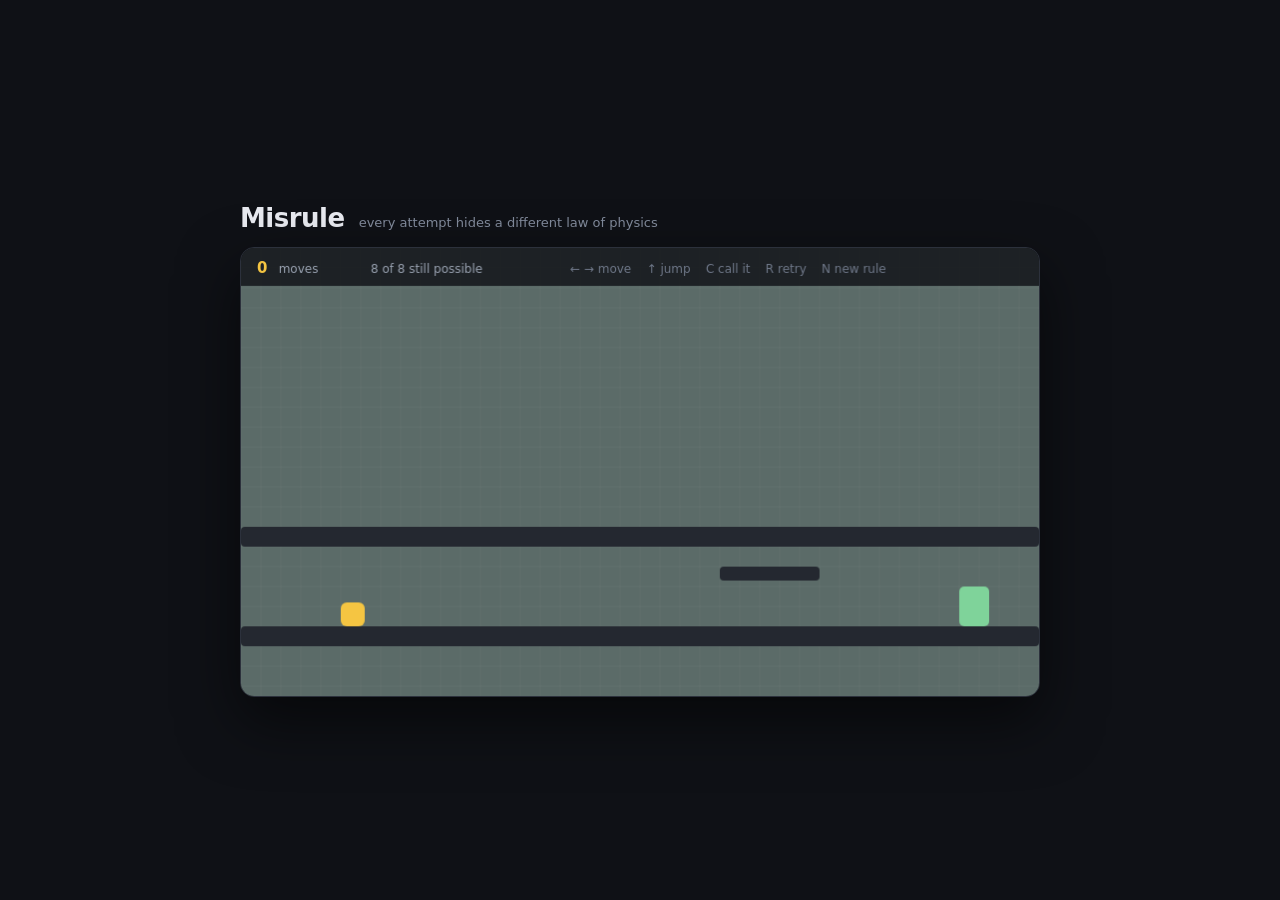
==== index.html @ fcb771c4 "NORMAL added to pool, pick fixed, momentum tuned, correct/wrong screens" ====
<!DOCTYPE html>
<html lang="en">
<head>
<meta charset="UTF-8">
<title>Misrule</title>
<link rel="stylesheet" href="ui/game.css">
</head>
<body>

<div class="stage">
  <h1 class="brand">Misrule<span>every attempt hides a different law of physics</span></h1>
  <div class="frame">
    <canvas id="game" width="800" height="450"></canvas>

    <div id="panel" hidden>
      <h2>What's the rule?</h2>
      <p class="sub"><b id="count">8</b> of <b id="total">8</b> still possible</p>
      <ul id="rows"></ul>
      <p class="foot">1&ndash;7 to pick &middot; ENTER to call it &middot; ESC to close</p>
    </div>

    <div id="reveal" hidden></div>
  </div>
</div>

<script src="src/evidence.js"></script>
<script src="src/detect.js"></script>
<script src="src/scoring.js"></script>
<script src="src/levels.js"></script>
<script src="src/rules.js"></script>
<script src="src/ui.js"></script>
<script src="src/engine.js"></script>
<script>newAttempt(); loop();</script>
</body>
</html>
---- ui/game.css ----
:root{
  --bg:#0f1116; --panel:#1a1d25; --edge:#2c313c;
  --text:#e8eaf0; --dim:#828b9c; --accent:#f5c542;
}
*{box-sizing:border-box}
body{
  margin:0;min-height:100vh;background:var(--bg);color:var(--text);
  font-family:system-ui,'Segoe UI',sans-serif;
  display:flex;align-items:center;justify-content:center;
}
.stage{padding:24px}
.brand{
  font-size:26px;margin:0 0 14px;letter-spacing:-.5px;font-weight:700;
  display:flex;align-items:baseline;gap:14px;flex-wrap:wrap;
}
.brand span{font-size:13px;font-weight:400;color:var(--dim);letter-spacing:0}
.frame{position:relative;width:800px;max-width:100%;
  border:1px solid var(--edge);border-radius:14px;overflow:hidden;
  box-shadow:0 24px 60px rgba(0,0,0,.55)}
canvas{display:block;width:100%;height:auto}

/* --- the call panel, floated over the game --- */
#panel{
  position:absolute;inset:0;display:flex;flex-direction:column;
  justify-content:center;padding:0 26px;
  background:rgba(10,12,16,.9);backdrop-filter:blur(3px);
}
#panel[hidden]{display:none}
#panel h2{margin:0 0 2px;font-size:22px}
.sub{margin:0 0 16px;font-size:13px;color:var(--dim)}
.sub b{color:var(--accent);font-variant-numeric:tabular-nums}
#rows{list-style:none;margin:0;padding:0;max-width:420px}
.row{display:flex;align-items:center;gap:11px;padding:8px 11px;margin-bottom:4px;
  border:1px solid transparent;border-radius:7px;font-size:15px;cursor:pointer;
  transition:background .12s,border-color .12s}
.key{width:19px;height:19px;flex:0 0 auto;display:flex;align-items:center;
  justify-content:center;border:1px solid var(--edge);border-radius:4px;
  font-size:11px;color:var(--dim)}
.chip{width:11px;height:11px;flex:0 0 auto;border-radius:3px}
.name{flex:1 1 auto}
.row.live:hover{background:#232733;border-color:var(--edge)}
/* dimmed AND struck through - colour alone isn't enough for everyone */
.row.out{opacity:.34;cursor:default;text-decoration:line-through;text-decoration-thickness:1.5px}
.row.out .chip{filter:grayscale(1)}
.row.picked{background:#2b313e;border-color:var(--accent);box-shadow:inset 3px 0 0 var(--accent)}
.foot{margin:14px 0 0;font-size:12px;color:var(--dim)}

/* --- the reveal --- */
#reveal{position:absolute;inset:0;display:flex;align-items:center;justify-content:center;
  background:rgba(10,12,16,.93)}
#reveal[hidden]{display:none}
.card{border:2px solid;border-radius:14px;padding:26px 34px;text-align:center;background:#161920}
.verdict{font-size:12px;letter-spacing:2.4px;font-weight:700;margin-bottom:12px}
.verdict.yes{color:#7fd39a}
.verdict.no{color:#e8705a}
.rulename{display:inline-block;padding:8px 18px;border-radius:8px;font-size:21px;
  font-weight:700;color:#fff;margin-bottom:18px}
.score{font-size:62px;font-weight:800;line-height:1;color:var(--accent)}
.slabel{font-size:12px;color:var(--dim);letter-spacing:1.4px;margin-bottom:14px}
.msg{max-width:340px;margin:0 auto 10px;font-size:14px;color:var(--text)}
.hint{margin:0;font-size:12px;color:var(--dim)}

.tag{font-size:10px;letter-spacing:.6px;color:var(--dim);text-decoration:none;
  border:1px solid var(--edge);border-radius:4px;padding:1px 5px}
.row.out .tag{text-decoration:none}
.wrongline{font-size:15px;color:var(--dim);margin-bottom:14px}
.wrongline b{color:#e8705a}
.truthlabel{font-size:11px;letter-spacing:1.6px;color:var(--dim);margin-bottom:8px}

/* keep the "ruled out" tag tucked beside the name, not flung to the edge */
#rows{max-width:430px}
.name{flex:0 1 auto}
.tag{margin-left:auto}
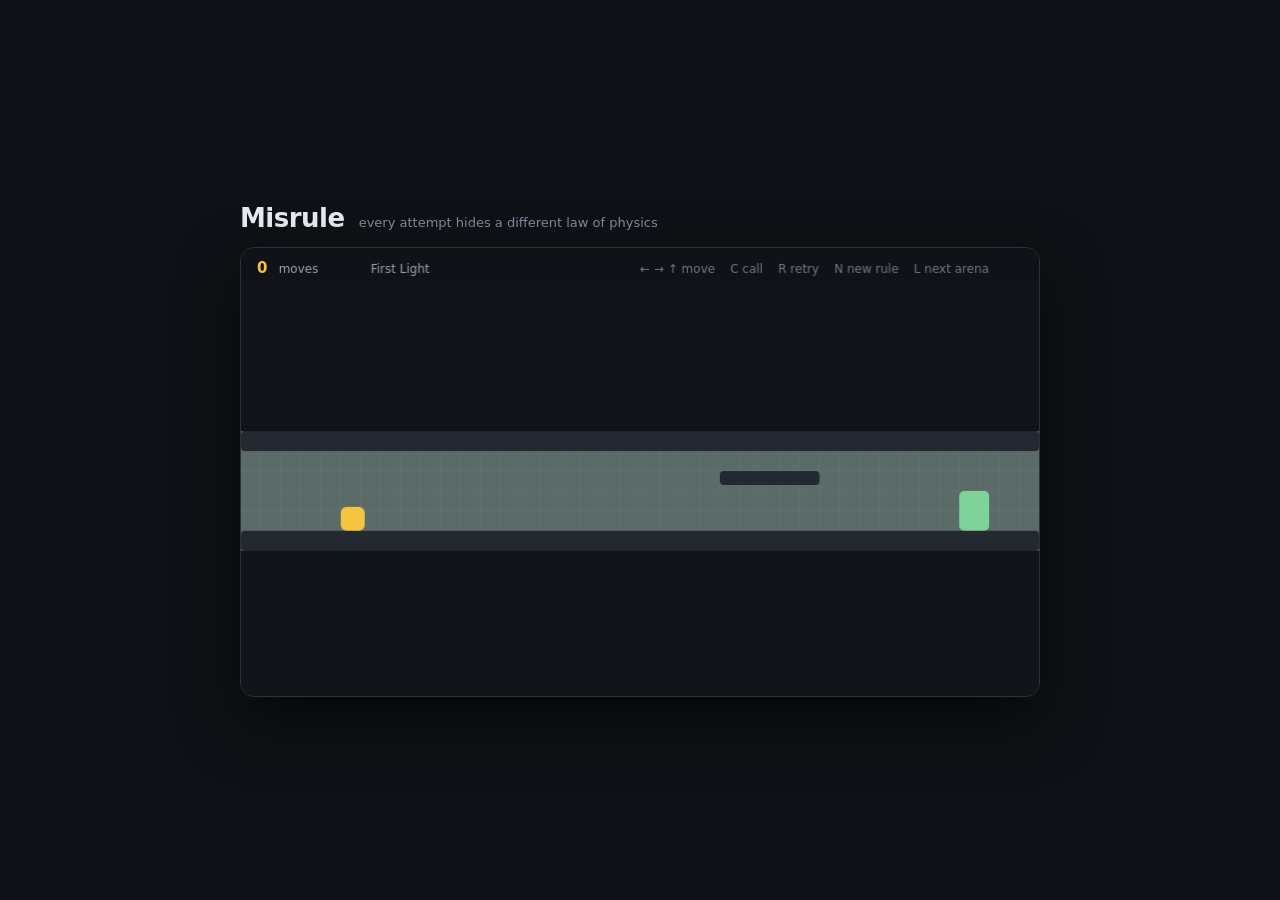
==== commit a9e8855b: "six arenas, all options selectable, optional hints, run history" ====
--- a/index.html
+++ b/index.html
@@ -14,9 +14,9 @@
 
     <div id="panel" hidden>
       <h2>What's the rule?</h2>
-      <p class="sub"><b id="count">8</b> of <b id="total">8</b> still possible</p>
+      <p class="sub"><b id="count">8</b> of <b id="total">8</b> still possible <span id="hintline"></span></p>
       <ul id="rows"></ul>
-      <p class="foot">1&ndash;7 to pick &middot; ENTER to call it &middot; ESC to close</p>
+      <p class="foot">1&ndash;8 to pick &middot; ENTER to call it &middot; ESC to close</p>
     </div>
 
     <div id="reveal" hidden></div>
@@ -26,6 +26,7 @@
 <script src="src/evidence.js"></script>
 <script src="src/detect.js"></script>
 <script src="src/scoring.js"></script>
+<script src="src/runs.js"></script>
 <script src="src/levels.js"></script>
 <script src="src/rules.js"></script>
 <script src="src/ui.js"></script>
--- a/ui/game.css
+++ b/ui/game.css
@@ -71,3 +71,10 @@
 #rows{max-width:430px}
 .name{flex:0 1 auto}
 .tag{margin-left:auto}
+
+/* hint mode: a soft mark, not a locked door. row stays clickable. */
+.row.hinted{opacity:.5}
+.row.hinted .name{text-decoration:line-through;text-decoration-thickness:1.5px}
+.row.hinted .chip{filter:grayscale(1)}
+.row.hinted .tag{font-size:9.5px}
+#hintline{margin-left:14px;color:#6f7889;font-size:12px}
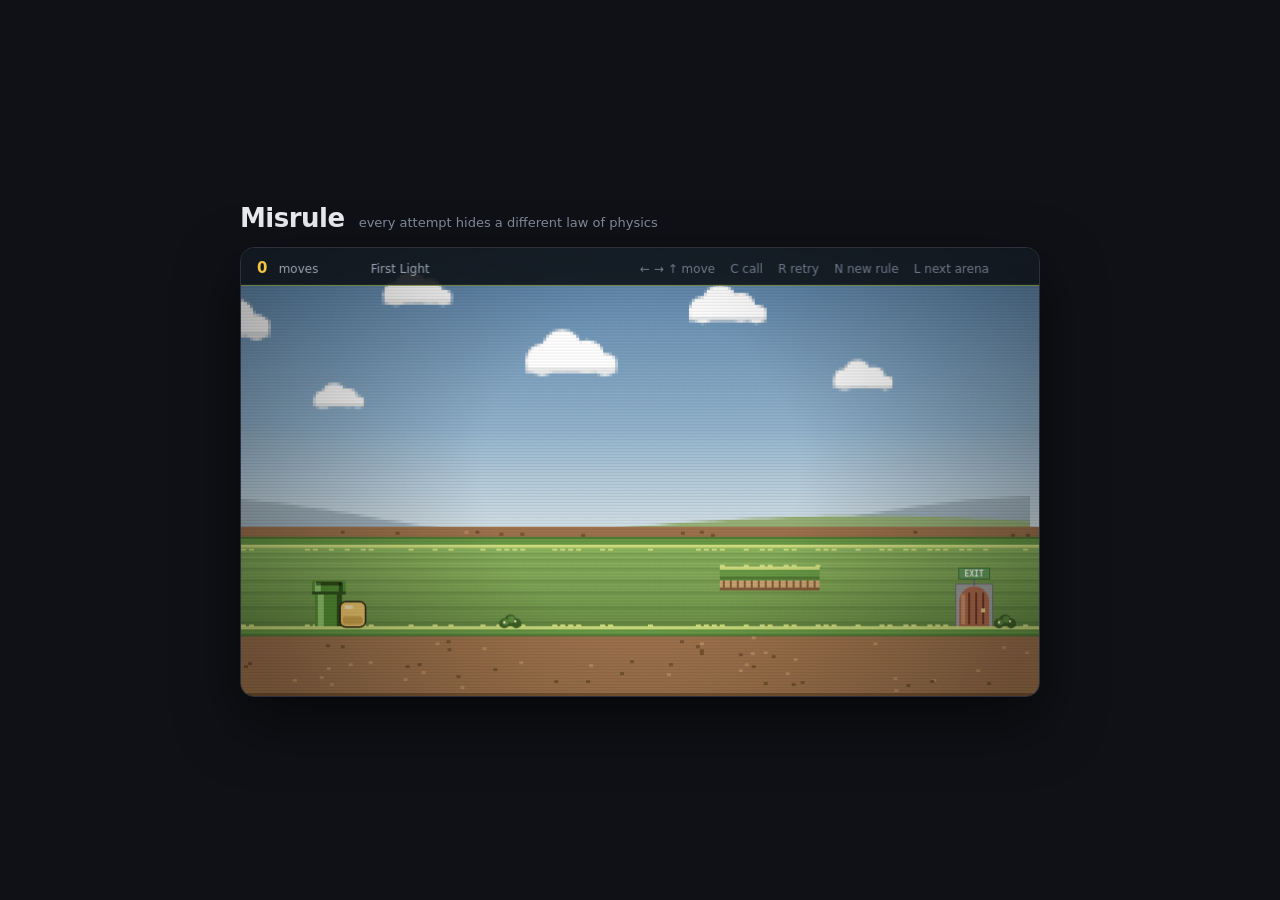
==== commit ff481615: "per-attempt colour wash restored over the themed art" ====
--- a/index.html
+++ b/index.html
@@ -23,6 +23,7 @@
   </div>
 </div>
 
+<script src="src/art.js"></script>
 <script src="src/evidence.js"></script>
 <script src="src/detect.js"></script>
 <script src="src/scoring.js"></script>
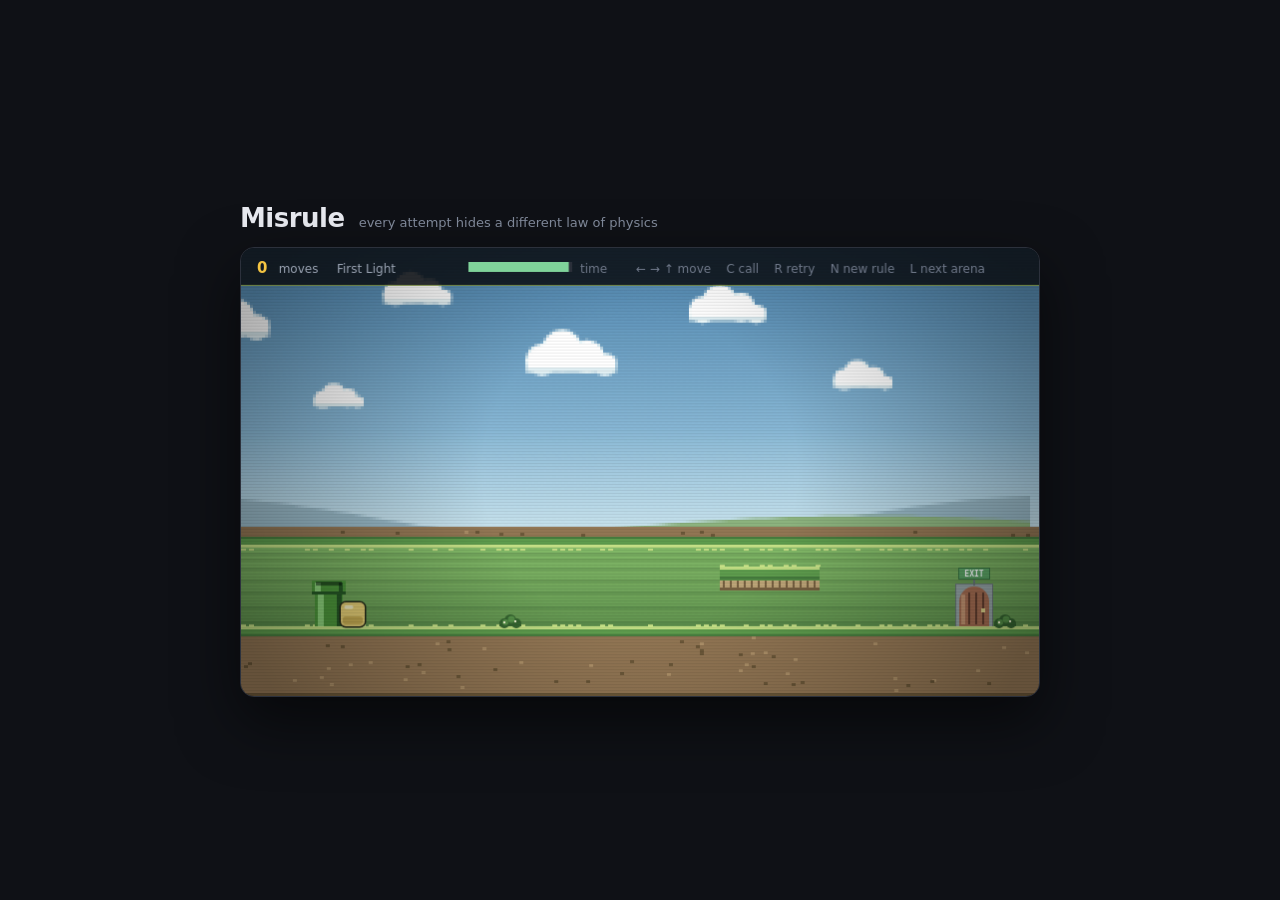
==== commit 7f15f749: "all 8 rules live, hazards, timer, momentum retune, no more HUD leak" ====
--- a/index.html
+++ b/index.html
@@ -16,7 +16,7 @@
       <h2>What's the rule?</h2>
       <p class="sub"><b id="count">8</b> of <b id="total">8</b> still possible <span id="hintline"></span></p>
       <ul id="rows"></ul>
-      <p class="foot">1&ndash;8 to pick &middot; ENTER to call it &middot; ESC to close</p>
+      <p class="foot">11&ndash;8 to pickndash;8 to pick &middot; ENTER to call it &middot; ESC to close</p>
     </div>
 
     <div id="reveal" hidden></div>
@@ -28,6 +28,7 @@
 <script src="src/detect.js"></script>
 <script src="src/scoring.js"></script>
 <script src="src/runs.js"></script>
+<script src="src/hazards.js"></script>
 <script src="src/levels.js"></script>
 <script src="src/rules.js"></script>
 <script src="src/ui.js"></script>
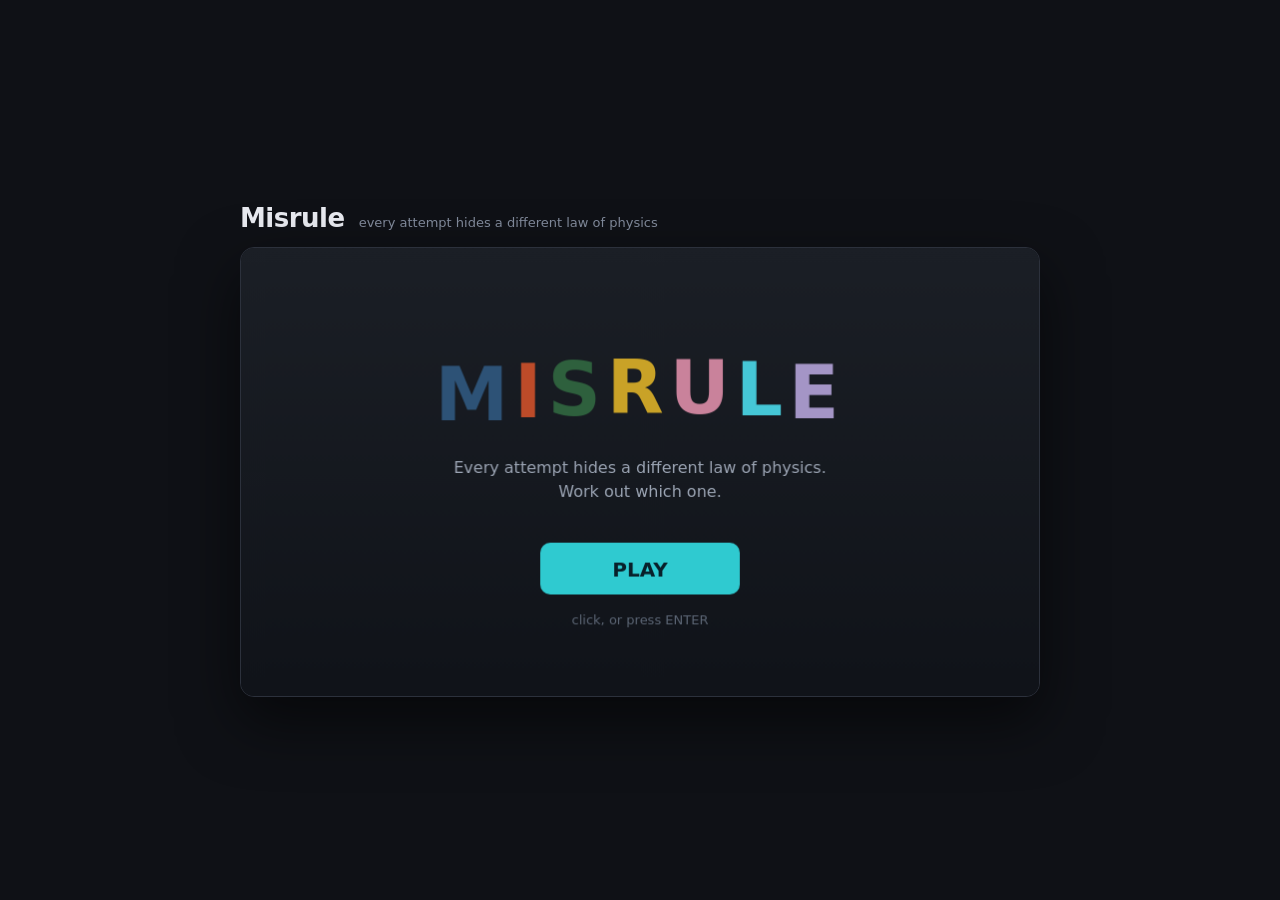
==== commit a0919ddd: "title/death screens, analog clock, lasers, vanishers, movers, 4 arenas" ====
--- a/index.html
+++ b/index.html
@@ -16,7 +16,7 @@
       <h2>What's the rule?</h2>
       <p class="sub"><b id="count">8</b> of <b id="total">8</b> still possible <span id="hintline"></span></p>
       <ul id="rows"></ul>
-      <p class="foot">11&ndash;8 to pickndash;8 to pick &middot; ENTER to call it &middot; ESC to close</p>
+      <p class="foot">1&ndash;8 to pick &middot; ENTER to call it &middot; ESC to close</p>
     </div>
 
     <div id="reveal" hidden></div>
@@ -33,6 +33,6 @@
 <script src="src/rules.js"></script>
 <script src="src/ui.js"></script>
 <script src="src/engine.js"></script>
-<script>newAttempt(); loop();</script>
+<script>loop();</script>
 </body>
 </html>
--- a/ui/game.css
+++ b/ui/game.css
@@ -78,3 +78,9 @@
 .row.hinted .chip{filter:grayscale(1)}
 .row.hinted .tag{font-size:9.5px}
 #hintline{margin-left:14px;color:#6f7889;font-size:12px}
+
+/* the three numbers under the reveal message. seconds are in here because
+   a leaderboard wants a time, and the clock counts up now. */
+.stats{display:flex;gap:22px;justify-content:center;margin:14px 0 12px;
+  padding-top:12px;border-top:1px solid var(--edge);font-size:12px;color:var(--dim)}
+.stats b{display:block;font-size:19px;color:var(--text);font-weight:700}
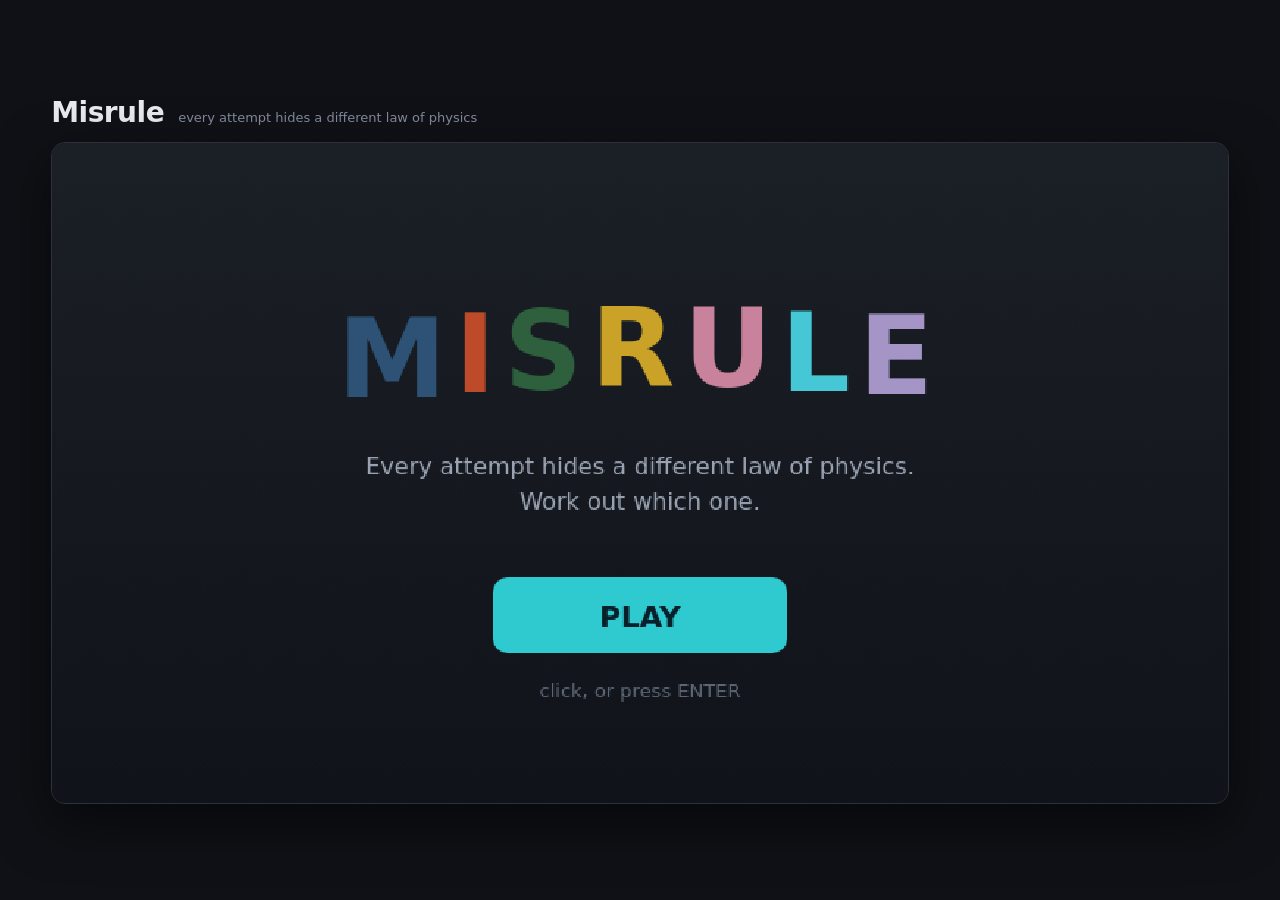
==== commit 42888203: "stalactite cave, control arena, new scoring, tutorial, responsive, fullscreen" ====
--- a/index.html
+++ b/index.html
@@ -2,6 +2,7 @@
 <html lang="en">
 <head>
 <meta charset="UTF-8">
+<meta name="viewport" content="width=device-width, initial-scale=1, viewport-fit=cover">
 <title>Misrule</title>
 <link rel="stylesheet" href="ui/game.css">
 </head>
@@ -14,7 +15,7 @@
 
     <div id="panel" hidden>
       <h2>What's the rule?</h2>
-      <p class="sub"><b id="count">8</b> of <b id="total">8</b> still possible <span id="hintline"></span></p>
+      <p class="sub"><b id="count">8</b> of <b id="total">8</b> still possible</p>
       <ul id="rows"></ul>
       <p class="foot">1&ndash;8 to pick &middot; ENTER to call it &middot; ESC to close</p>
     </div>
--- a/ui/game.css
+++ b/ui/game.css
@@ -3,84 +3,86 @@
   --text:#e8eaf0; --dim:#828b9c; --accent:#f5c542;
 }
 *{box-sizing:border-box}
+html,body{height:100%}
 body{
-  margin:0;min-height:100vh;background:var(--bg);color:var(--text);
+  margin:0;background:var(--bg);color:var(--text);
   font-family:system-ui,'Segoe UI',sans-serif;
   display:flex;align-items:center;justify-content:center;
 }
-.stage{padding:24px}
+
+/* everything sizes off the viewport, not off pixel constants. the canvas
+   keeps its 800x450 internal grid so all the level coords still line up -
+   it's only the element that stretches. that's the whole trick. */
+.stage{width:100%;max-width:min(96vw, calc((100vh - 90px) * 16 / 9));padding:2vh 2vw}
 .brand{
-  font-size:26px;margin:0 0 14px;letter-spacing:-.5px;font-weight:700;
-  display:flex;align-items:baseline;gap:14px;flex-wrap:wrap;
+  font-size:clamp(17px,2.4vw,28px);margin:0 0 1.4vh;letter-spacing:-.5px;
+  font-weight:700;display:flex;align-items:baseline;gap:14px;flex-wrap:wrap;
 }
-.brand span{font-size:13px;font-weight:400;color:var(--dim);letter-spacing:0}
-.frame{position:relative;width:800px;max-width:100%;
-  border:1px solid var(--edge);border-radius:14px;overflow:hidden;
-  box-shadow:0 24px 60px rgba(0,0,0,.55)}
-canvas{display:block;width:100%;height:auto}
+.brand span{font-size:clamp(10px,1.1vw,13px);font-weight:400;color:var(--dim);letter-spacing:0}
+.frame{
+  position:relative;width:100%;aspect-ratio:16/9;
+  border:1px solid var(--edge);border-radius:min(14px,1.6vw);overflow:hidden;
+  box-shadow:0 2vh 6vh rgba(0,0,0,.55);
+}
+canvas{display:block;width:100%;height:100%;image-rendering:pixelated}
 
-/* --- the call panel, floated over the game --- */
+/* fullscreen: the frame becomes the whole screen and the canvas letterboxes
+   inside it, so the aspect never distorts on an odd monitor. */
+.frame:fullscreen{border-radius:0;border:none;width:100vw;height:100vh;aspect-ratio:auto;
+  background:#000;display:flex;align-items:center;justify-content:center}
+.frame:fullscreen canvas{width:auto;height:auto;max-width:100vw;max-height:100vh;aspect-ratio:16/9}
+
 #panel{
   position:absolute;inset:0;display:flex;flex-direction:column;
-  justify-content:center;padding:0 26px;
+  justify-content:center;padding:0 4%;
   background:rgba(10,12,16,.9);backdrop-filter:blur(3px);
 }
 #panel[hidden]{display:none}
-#panel h2{margin:0 0 2px;font-size:22px}
-.sub{margin:0 0 16px;font-size:13px;color:var(--dim)}
+#panel h2{margin:0 0 2px;font-size:clamp(16px,2.4vw,22px)}
+.sub{margin:0 0 2vh;font-size:clamp(11px,1.3vw,13px);color:var(--dim)}
 .sub b{color:var(--accent);font-variant-numeric:tabular-nums}
-#rows{list-style:none;margin:0;padding:0;max-width:420px}
-.row{display:flex;align-items:center;gap:11px;padding:8px 11px;margin-bottom:4px;
-  border:1px solid transparent;border-radius:7px;font-size:15px;cursor:pointer;
-  transition:background .12s,border-color .12s}
+#rows{list-style:none;margin:0;padding:0;max-width:52%;min-width:300px}
+.row{display:flex;align-items:center;gap:11px;padding:.9vh 11px;margin-bottom:4px;
+  border:1px solid transparent;border-radius:7px;font-size:clamp(12px,1.5vw,15px);
+  cursor:pointer;transition:background .12s,border-color .12s}
 .key{width:19px;height:19px;flex:0 0 auto;display:flex;align-items:center;
   justify-content:center;border:1px solid var(--edge);border-radius:4px;
   font-size:11px;color:var(--dim)}
 .chip{width:11px;height:11px;flex:0 0 auto;border-radius:3px}
 .name{flex:1 1 auto}
 .row.live:hover{background:#232733;border-color:var(--edge)}
-/* dimmed AND struck through - colour alone isn't enough for everyone */
-.row.out{opacity:.34;cursor:default;text-decoration:line-through;text-decoration-thickness:1.5px}
-.row.out .chip{filter:grayscale(1)}
 .row.picked{background:#2b313e;border-color:var(--accent);box-shadow:inset 3px 0 0 var(--accent)}
-.foot{margin:14px 0 0;font-size:12px;color:var(--dim)}
+.foot{margin:2vh 0 0;font-size:clamp(10px,1.2vw,12px);color:var(--dim)}
 
-/* --- the reveal --- */
 #reveal{position:absolute;inset:0;display:flex;align-items:center;justify-content:center;
   background:rgba(10,12,16,.93)}
 #reveal[hidden]{display:none}
-.card{border:2px solid;border-radius:14px;padding:26px 34px;text-align:center;background:#161920}
-.verdict{font-size:12px;letter-spacing:2.4px;font-weight:700;margin-bottom:12px}
+.card{border:2px solid;border-radius:14px;padding:3vh 4%;text-align:center;
+  background:#161920;max-height:94%;overflow:auto}
+.verdict{font-size:clamp(10px,1.2vw,12px);letter-spacing:2.4px;font-weight:700;margin-bottom:10px}
 .verdict.yes{color:#7fd39a}
 .verdict.no{color:#e8705a}
-.rulename{display:inline-block;padding:8px 18px;border-radius:8px;font-size:21px;
-  font-weight:700;color:#fff;margin-bottom:18px}
-.score{font-size:62px;font-weight:800;line-height:1;color:var(--accent)}
-.slabel{font-size:12px;color:var(--dim);letter-spacing:1.4px;margin-bottom:14px}
-.msg{max-width:340px;margin:0 auto 10px;font-size:14px;color:var(--text)}
-.hint{margin:0;font-size:12px;color:var(--dim)}
-
-.tag{font-size:10px;letter-spacing:.6px;color:var(--dim);text-decoration:none;
-  border:1px solid var(--edge);border-radius:4px;padding:1px 5px}
-.row.out .tag{text-decoration:none}
-.wrongline{font-size:15px;color:var(--dim);margin-bottom:14px}
+.rulename{display:inline-block;padding:8px 18px;border-radius:8px;
+  font-size:clamp(15px,2.2vw,21px);font-weight:700;color:#fff;margin-bottom:14px}
+.score{font-size:clamp(38px,6vw,62px);font-weight:800;line-height:1;color:var(--accent)}
+.slabel{font-size:11px;color:var(--dim);letter-spacing:1.4px;margin-bottom:12px}
+.msg{max-width:340px;margin:0 auto 10px;font-size:clamp(12px,1.4vw,14px)}
+.hint{margin:0;font-size:clamp(10px,1.2vw,12px);color:var(--dim)}
+.wrongline{font-size:clamp(12px,1.5vw,15px);color:var(--dim);margin-bottom:12px}
 .wrongline b{color:#e8705a}
 .truthlabel{font-size:11px;letter-spacing:1.6px;color:var(--dim);margin-bottom:8px}
 
-/* keep the "ruled out" tag tucked beside the name, not flung to the edge */
-#rows{max-width:430px}
-.name{flex:0 1 auto}
-.tag{margin-left:auto}
+/* the score's working, so a total doesn't read as arbitrary */
+.sums{max-width:280px;margin:0 auto 12px;font-size:12px;color:var(--dim)}
+.sums div{display:flex;justify-content:space-between;padding:3px 0;
+  border-bottom:1px solid rgba(255,255,255,.05)}
+.sums b{color:var(--text);font-variant-numeric:tabular-nums}
 
-/* hint mode: a soft mark, not a locked door. row stays clickable. */
-.row.hinted{opacity:.5}
-.row.hinted .name{text-decoration:line-through;text-decoration-thickness:1.5px}
-.row.hinted .chip{filter:grayscale(1)}
-.row.hinted .tag{font-size:9.5px}
-#hintline{margin-left:14px;color:#6f7889;font-size:12px}
+.stats{display:flex;gap:22px;justify-content:center;margin:12px 0;
+  padding-top:12px;border-top:1px solid var(--edge);font-size:12px;color:var(--dim)}
+.stats b{display:block;font-size:clamp(15px,2vw,19px);color:var(--text);font-weight:700}
 
-/* the three numbers under the reveal message. seconds are in here because
-   a leaderboard wants a time, and the clock counts up now. */
-.stats{display:flex;gap:22px;justify-content:center;margin:14px 0 12px;
-  padding-top:12px;border-top:1px solid var(--edge);font-size:12px;color:var(--dim)}
-.stats b{display:block;font-size:19px;color:var(--text);font-weight:700}
+@media (max-width:640px){
+  #rows{max-width:100%;min-width:0}
+  .brand span{display:none}
+}
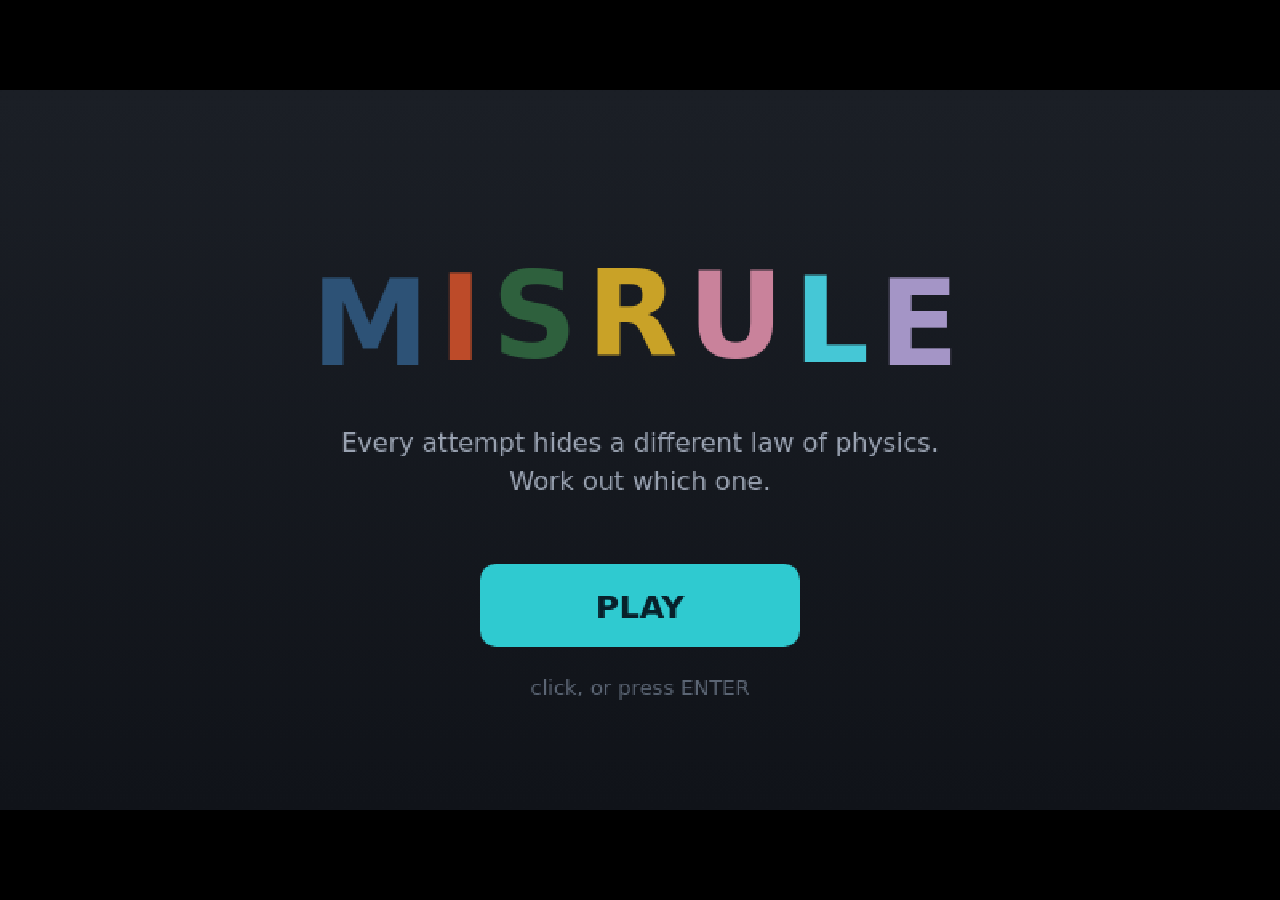
==== commit 41e9897a: "figma cave art, full-bleed canvas, centre spawn" ====
--- a/index.html
+++ b/index.html
@@ -9,7 +9,6 @@
 <body>
 
 <div class="stage">
-  <h1 class="brand">Misrule<span>every attempt hides a different law of physics</span></h1>
   <div class="frame">
     <canvas id="game" width="800" height="450"></canvas>
 
--- a/ui/game.css
+++ b/ui/game.css
@@ -1,36 +1,28 @@
-:root{
-  --bg:#0f1116; --panel:#1a1d25; --edge:#2c313c;
-  --text:#e8eaf0; --dim:#828b9c; --accent:#f5c542;
-}
+html,body{height:100%;margin:0;overflow:hidden;background:#000}
 *{box-sizing:border-box}
-html,body{height:100%}
 body{
-  margin:0;background:var(--bg);color:var(--text);
-  font-family:system-ui,'Segoe UI',sans-serif;
+  color:#e8eaf0;font-family:system-ui,'Segoe UI',sans-serif;
   display:flex;align-items:center;justify-content:center;
 }
 
-/* everything sizes off the viewport, not off pixel constants. the canvas
-   keeps its 800x450 internal grid so all the level coords still line up -
-   it's only the element that stretches. that's the whole trick. */
-.stage{width:100%;max-width:min(96vw, calc((100vh - 90px) * 16 / 9));padding:2vh 2vw}
-.brand{
-  font-size:clamp(17px,2.4vw,28px);margin:0 0 1.4vh;letter-spacing:-.5px;
-  font-weight:700;display:flex;align-items:baseline;gap:14px;flex-wrap:wrap;
+/* the frame fills the window. the canvas sits inside it at whatever size
+   keeps 16:9, so nothing ever stretches. all the level coords stay in the
+   800x450 grid - only the element on screen changes size. */
+.stage{width:100vw;height:100vh;display:flex;align-items:center;justify-content:center}
+.brand{display:none}
+.frame{
+  position:relative;width:100vw;height:100vh;
+  display:flex;align-items:center;justify-content:center;background:#000;
 }
-.brand span{font-size:clamp(10px,1.1vw,13px);font-weight:400;color:var(--dim);letter-spacing:0}
-.frame{
-  position:relative;width:100%;aspect-ratio:16/9;
-  border:1px solid var(--edge);border-radius:min(14px,1.6vw);overflow:hidden;
-  box-shadow:0 2vh 6vh rgba(0,0,0,.55);
+/* width:auto meant the canvas just sat at its intrinsic 800px and never
+   grew. this makes it take the largest 16:9 box the window allows, so it
+   genuinely fills and still never stretches. */
+canvas{
+  display:block;
+  width:min(100vw, calc(100vh * 16 / 9));
+  height:min(100vh, calc(100vw * 9 / 16));
+  image-rendering:pixelated;
 }
-canvas{display:block;width:100%;height:100%;image-rendering:pixelated}
-
-/* fullscreen: the frame becomes the whole screen and the canvas letterboxes
-   inside it, so the aspect never distorts on an odd monitor. */
-.frame:fullscreen{border-radius:0;border:none;width:100vw;height:100vh;aspect-ratio:auto;
-  background:#000;display:flex;align-items:center;justify-content:center}
-.frame:fullscreen canvas{width:auto;height:auto;max-width:100vw;max-height:100vh;aspect-ratio:16/9}
 
 #panel{
   position:absolute;inset:0;display:flex;flex-direction:column;
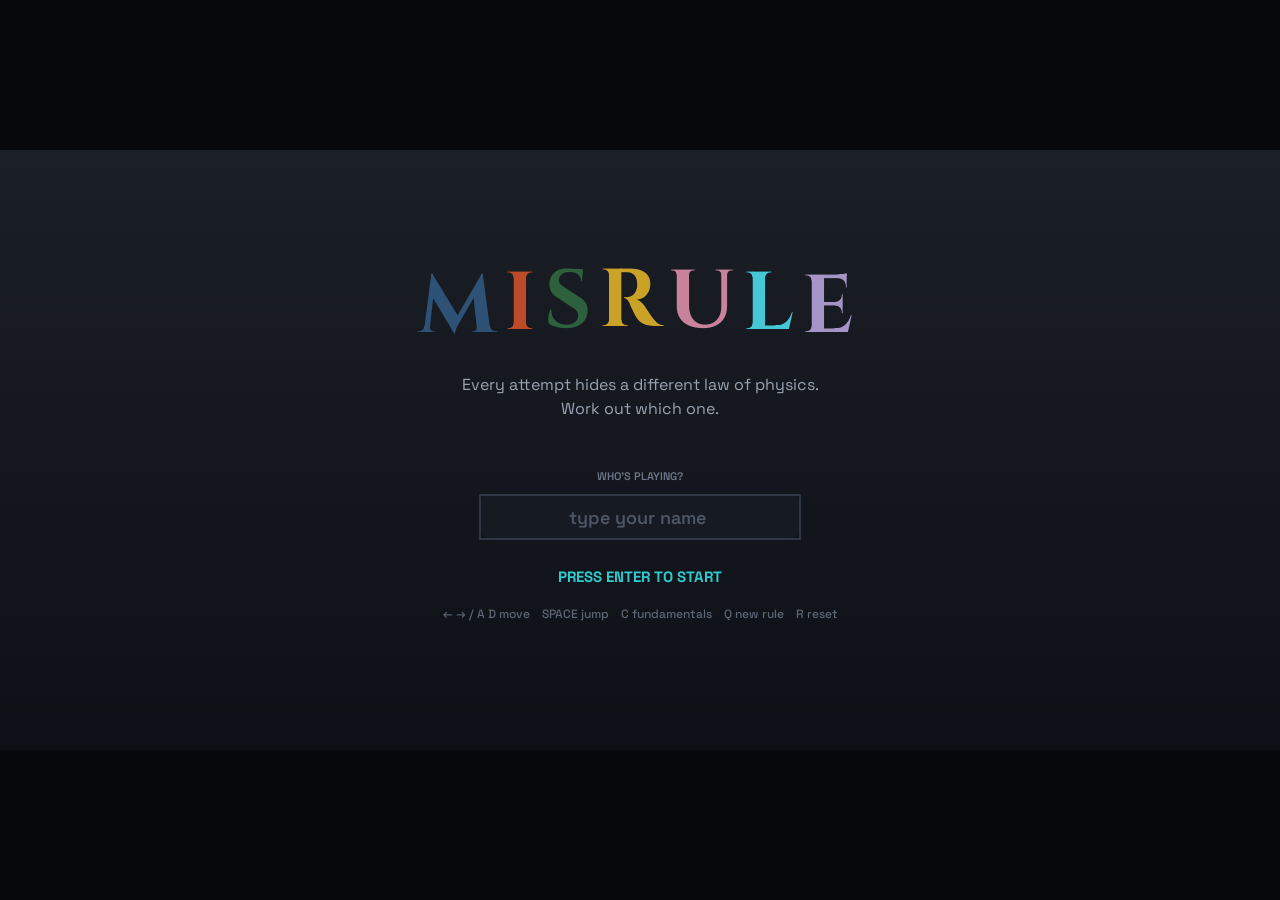
==== commit 34985b56: "four arenas, one-way ledges, run flow and a route checker Arenas, in pitch order: Dripstone (the con" ====
--- a/index.html
+++ b/index.html
@@ -4,24 +4,43 @@
 <meta charset="UTF-8">
 <meta name="viewport" content="width=device-width, initial-scale=1, viewport-fit=cover">
 <title>Misrule</title>
+<meta name="description" content="Every attempt hides a different law of physics. Work out which one.">
+
+<!-- two faces off google fonts. if they don't load, the fallback stacks in
+     game.css and engine.js take over and nothing breaks - the game still
+     runs with the wifi off, it just looks a bit plainer. -->
+<link rel="preconnect" href="https://fonts.googleapis.com">
+<link rel="preconnect" href="https://fonts.gstatic.com" crossorigin>
+<link href="https://fonts.googleapis.com/css2?family=Cinzel:wght@500;600;700&family=Space+Grotesk:wght@400;500;600;700&display=swap" rel="stylesheet">
+
 <link rel="stylesheet" href="ui/game.css">
 </head>
 <body>
 
 <div class="stage">
   <div class="frame">
-    <canvas id="game" width="800" height="450"></canvas>
+    <canvas id="game" width="1280" height="600"></canvas>
 
     <div id="panel" hidden>
-      <h2>What's the rule?</h2>
-      <p class="sub"><b id="count">8</b> of <b id="total">8</b> still possible</p>
-      <ul id="rows"></ul>
-      <p class="foot">1&ndash;8 to pick &middot; ENTER to call it &middot; ESC to close</p>
+      <div class="panelbox">
+        <h2>What's the rule?</h2>
+        <p class="sub"><b id="count">8</b> of <b id="total">8</b> still on the table</p>
+        <ul id="rows"></ul>
+        <p class="foot"><kbd>1</kbd>&ndash;<kbd>8</kbd> to pick &middot; <kbd>Enter</kbd> to lock it in &middot; <kbd>Esc</kbd> to back out</p>
+      </div>
     </div>
 
     <div id="reveal" hidden></div>
   </div>
 </div>
+
+<!-- the pictures first: they're just data, and everything else expects
+     ARENA_ART to exist by the time it draws. -->
+<script src="src/artpack.js"></script>
+<script src="src/art-dripstone.js"></script>
+<script src="src/art-cheese.js"></script>
+<script src="src/art-grassy.js"></script>
+<script src="src/art-grassstep.js"></script>
 
 <script src="src/art.js"></script>
 <script src="src/evidence.js"></script>
--- a/ui/game.css
+++ b/ui/game.css
@@ -1,80 +1,160 @@
-html,body{height:100%;margin:0;overflow:hidden;background:#000}
-*{box-sizing:border-box}
-body{
-  color:#e8eaf0;font-family:system-ui,'Segoe UI',sans-serif;
-  display:flex;align-items:center;justify-content:center;
+/* game.css - everything outside the canvas.
+   the call panel and the reveal card are DOM, not canvas, so they can look
+   like proper screens and get restyled without touching game code. */
+
+:root{
+  --ink:      #06080c;
+  --panel:    #12151d;
+  --panel-2:  #1a1f2a;
+  --edge:     #2b3240;
+  --text:     #eef1f6;
+  --dim:      #8d96a6;
+  --accent:   #f5c542;
+  --good:     #7fd39a;
+  --bad:      #e8705a;
+  --ui:    "Space Grotesk", "Segoe UI", system-ui, sans-serif;
+  --title: Cinzel, "Times New Roman", Georgia, serif;
 }
 
-/* the frame fills the window. the canvas sits inside it at whatever size
-   keeps 16:9, so nothing ever stretches. all the level coords stay in the
-   800x450 grid - only the element on screen changes size. */
+*{box-sizing:border-box}
+html,body{height:100%;margin:0;overflow:hidden;background:var(--ink)}
+body{
+  color:var(--text);font-family:var(--ui);
+  display:flex;align-items:center;justify-content:center;
+  -webkit-font-smoothing:antialiased;
+}
+
+/* the frame fills the window; the canvas takes the largest 1280x600 box
+   that fits, so it fills the screen and never stretches. all the level
+   coords stay in that grid - only the element on screen changes size. */
 .stage{width:100vw;height:100vh;display:flex;align-items:center;justify-content:center}
-.brand{display:none}
 .frame{
   position:relative;width:100vw;height:100vh;
-  display:flex;align-items:center;justify-content:center;background:#000;
+  display:flex;align-items:center;justify-content:center;background:var(--ink);
 }
-/* width:auto meant the canvas just sat at its intrinsic 800px and never
-   grew. this makes it take the largest 16:9 box the window allows, so it
-   genuinely fills and still never stretches. */
 canvas{
   display:block;
-  width:min(100vw, calc(100vh * 16 / 9));
-  height:min(100vh, calc(100vw * 9 / 16));
-  image-rendering:pixelated;
+  width:min(100vw, calc(100vh * 1280 / 600));
+  height:min(100vh, calc(100vw * 600 / 1280));
+  /* the backdrops are paintings - 'pixelated' turned their soft edges into
+     stair-steps, so this stays on auto */
+  image-rendering:auto;
 }
 
+/* ---------- the call panel ---------- */
+
 #panel{
-  position:absolute;inset:0;display:flex;flex-direction:column;
-  justify-content:center;padding:0 4%;
-  background:rgba(10,12,16,.9);backdrop-filter:blur(3px);
+  position:absolute;inset:0;display:flex;align-items:center;justify-content:center;
+  background:rgba(6,8,12,.82);backdrop-filter:blur(6px);
+  animation:fadein .18s ease-out;
 }
 #panel[hidden]{display:none}
-#panel h2{margin:0 0 2px;font-size:clamp(16px,2.4vw,22px)}
-.sub{margin:0 0 2vh;font-size:clamp(11px,1.3vw,13px);color:var(--dim)}
+@keyframes fadein{from{opacity:0}to{opacity:1}}
+@keyframes riseup{from{opacity:0;transform:translateY(10px)}to{opacity:1;transform:none}}
+
+.panelbox{
+  width:min(560px, 86vw);padding:28px 30px 24px;
+  background:linear-gradient(180deg,var(--panel-2),var(--panel));
+  border:1px solid var(--edge);border-radius:16px;
+  box-shadow:0 24px 60px rgba(0,0,0,.55);
+  animation:riseup .2s ease-out;
+}
+#panel h2{
+  margin:0 0 4px;font-family:var(--title);font-weight:700;
+  font-size:clamp(20px,2.6vw,26px);letter-spacing:.5px;
+}
+.sub{margin:0 0 18px;font-size:13px;color:var(--dim)}
 .sub b{color:var(--accent);font-variant-numeric:tabular-nums}
-#rows{list-style:none;margin:0;padding:0;max-width:52%;min-width:300px}
-.row{display:flex;align-items:center;gap:11px;padding:.9vh 11px;margin-bottom:4px;
-  border:1px solid transparent;border-radius:7px;font-size:clamp(12px,1.5vw,15px);
-  cursor:pointer;transition:background .12s,border-color .12s}
-.key{width:19px;height:19px;flex:0 0 auto;display:flex;align-items:center;
-  justify-content:center;border:1px solid var(--edge);border-radius:4px;
-  font-size:11px;color:var(--dim)}
-.chip{width:11px;height:11px;flex:0 0 auto;border-radius:3px}
+
+#rows{list-style:none;margin:0;padding:0}
+.row{
+  display:flex;align-items:center;gap:12px;
+  padding:11px 13px;margin-bottom:6px;
+  background:#161a23;border:1px solid transparent;border-radius:10px;
+  font-size:14px;font-weight:500;cursor:pointer;
+  transition:background .14s,border-color .14s,transform .08s;
+}
+.row:hover{background:#1e2431;border-color:var(--edge)}
+.row:active{transform:scale(.995)}
+.row.picked{background:#232b3a;border-color:var(--accent);box-shadow:inset 3px 0 0 var(--accent)}
+
+/* fundamentals this arena can't roll. shown so you can see the whole rule
+   book, greyed so you can't waste a call on one. */
+.row.off{opacity:.34;cursor:default;background:#101319}
+.row.off:hover{background:#101319;border-color:transparent}
+.off-tag{font-size:10px;letter-spacing:.4px;color:var(--dim);white-space:nowrap}
+.key{
+  width:22px;height:22px;flex:0 0 auto;display:flex;align-items:center;justify-content:center;
+  border:1px solid var(--edge);border-radius:6px;background:#0f131a;
+  font-size:11px;font-weight:600;color:var(--dim);
+}
+.chip{width:12px;height:12px;flex:0 0 auto;border-radius:4px}
 .name{flex:1 1 auto}
-.row.live:hover{background:#232733;border-color:var(--edge)}
-.row.picked{background:#2b313e;border-color:var(--accent);box-shadow:inset 3px 0 0 var(--accent)}
-.foot{margin:2vh 0 0;font-size:clamp(10px,1.2vw,12px);color:var(--dim)}
+.foot{margin:16px 0 0;font-size:12px;color:var(--dim)}
+kbd{
+  display:inline-block;padding:1px 6px;border:1px solid var(--edge);border-radius:5px;
+  background:#0f131a;font:inherit;font-size:11px;color:var(--text);
+}
 
-#reveal{position:absolute;inset:0;display:flex;align-items:center;justify-content:center;
-  background:rgba(10,12,16,.93)}
+/* ---------- the reveal ---------- */
+
+#reveal{
+  position:absolute;inset:0;display:flex;align-items:center;justify-content:center;
+  background:rgba(6,8,12,.9);backdrop-filter:blur(6px);
+  animation:fadein .2s ease-out;
+}
 #reveal[hidden]{display:none}
-.card{border:2px solid;border-radius:14px;padding:3vh 4%;text-align:center;
-  background:#161920;max-height:94%;overflow:auto}
-.verdict{font-size:clamp(10px,1.2vw,12px);letter-spacing:2.4px;font-weight:700;margin-bottom:10px}
-.verdict.yes{color:#7fd39a}
-.verdict.no{color:#e8705a}
-.rulename{display:inline-block;padding:8px 18px;border-radius:8px;
-  font-size:clamp(15px,2.2vw,21px);font-weight:700;color:#fff;margin-bottom:14px}
-.score{font-size:clamp(38px,6vw,62px);font-weight:800;line-height:1;color:var(--accent)}
-.slabel{font-size:11px;color:var(--dim);letter-spacing:1.4px;margin-bottom:12px}
-.msg{max-width:340px;margin:0 auto 10px;font-size:clamp(12px,1.4vw,14px)}
-.hint{margin:0;font-size:clamp(10px,1.2vw,12px);color:var(--dim)}
-.wrongline{font-size:clamp(12px,1.5vw,15px);color:var(--dim);margin-bottom:12px}
-.wrongline b{color:#e8705a}
-.truthlabel{font-size:11px;letter-spacing:1.6px;color:var(--dim);margin-bottom:8px}
+.card{
+  width:min(430px,88vw);border:2px solid;border-radius:18px;padding:28px 30px 24px;
+  text-align:center;background:linear-gradient(180deg,var(--panel-2),var(--panel));
+  box-shadow:0 24px 60px rgba(0,0,0,.6);max-height:94%;overflow:auto;
+  animation:riseup .22s ease-out;
+}
+.verdict{font-size:11px;letter-spacing:2.6px;font-weight:700;margin-bottom:12px}
+.verdict.yes{color:var(--good)}
+.verdict.no{color:var(--bad)}
+.rulename{
+  display:inline-block;padding:9px 20px;border-radius:10px;
+  font-family:var(--title);font-size:clamp(16px,2.2vw,21px);font-weight:700;
+  color:#fff;margin-bottom:16px;
+}
+.score{font-size:clamp(42px,6vw,64px);font-weight:700;line-height:1;color:var(--accent);
+  font-variant-numeric:tabular-nums}
+.slabel{font-size:11px;color:var(--dim);letter-spacing:1.6px;margin-bottom:14px}
+.msg{max-width:340px;margin:0 auto 12px;font-size:13px;line-height:1.5}
+.hint{margin:0;font-size:12px;color:var(--dim)}
+.wrongline{font-size:14px;color:var(--dim);margin-bottom:12px}
+.wrongline b{color:var(--bad)}
+.truthlabel{font-size:11px;letter-spacing:1.8px;color:var(--dim);margin-bottom:8px}
 
 /* the score's working, so a total doesn't read as arbitrary */
-.sums{max-width:280px;margin:0 auto 12px;font-size:12px;color:var(--dim)}
-.sums div{display:flex;justify-content:space-between;padding:3px 0;
-  border-bottom:1px solid rgba(255,255,255,.05)}
+.sums{max-width:290px;margin:0 auto 14px;font-size:12px;color:var(--dim)}
+.sums div{display:flex;justify-content:space-between;padding:4px 0;
+  border-bottom:1px solid rgba(255,255,255,.06)}
 .sums b{color:var(--text);font-variant-numeric:tabular-nums}
 
-.stats{display:flex;gap:22px;justify-content:center;margin:12px 0;
-  padding-top:12px;border-top:1px solid var(--edge);font-size:12px;color:var(--dim)}
-.stats b{display:block;font-size:clamp(15px,2vw,19px);color:var(--text);font-weight:700}
+.stats{display:flex;gap:24px;justify-content:center;margin:14px 0 12px;
+  padding-top:14px;border-top:1px solid var(--edge);font-size:11px;color:var(--dim)}
+.stats b{display:block;font-size:clamp(16px,2vw,20px);color:var(--text);font-weight:600;
+  font-variant-numeric:tabular-nums}
+/* the two ways out of the score card. a judge clicks; they don't read
+   "press enter" first. */
+.acts{display:flex;gap:10px;margin:16px 0 12px}
+.btn{
+  flex:1 1 0;padding:11px 12px;border-radius:10px;border:1px solid var(--edge);
+  font:600 14px var(--ui);cursor:pointer;
+  transition:background .14s,border-color .14s,transform .08s;
+}
+.btn:active{transform:scale(.985)}
+.btn.ghost{background:#161a23;color:var(--text)}
+.btn.ghost:hover{background:#1e2431}
+.btn.go{background:#2FCAD0;border-color:#2FCAD0;color:#08202a}
+.btn.go:hover{background:#43dbe1}
+
+.runtotal{margin-top:6px;font-size:12px;color:var(--dim);letter-spacing:.3px}
+.runtotal b{color:var(--accent);font-size:15px;font-variant-numeric:tabular-nums}
 
 @media (max-width:640px){
-  #rows{max-width:100%;min-width:0}
-  .brand span{display:none}
+  .panelbox{padding:20px 18px}
+  .row{font-size:13px;padding:9px 11px}
 }
